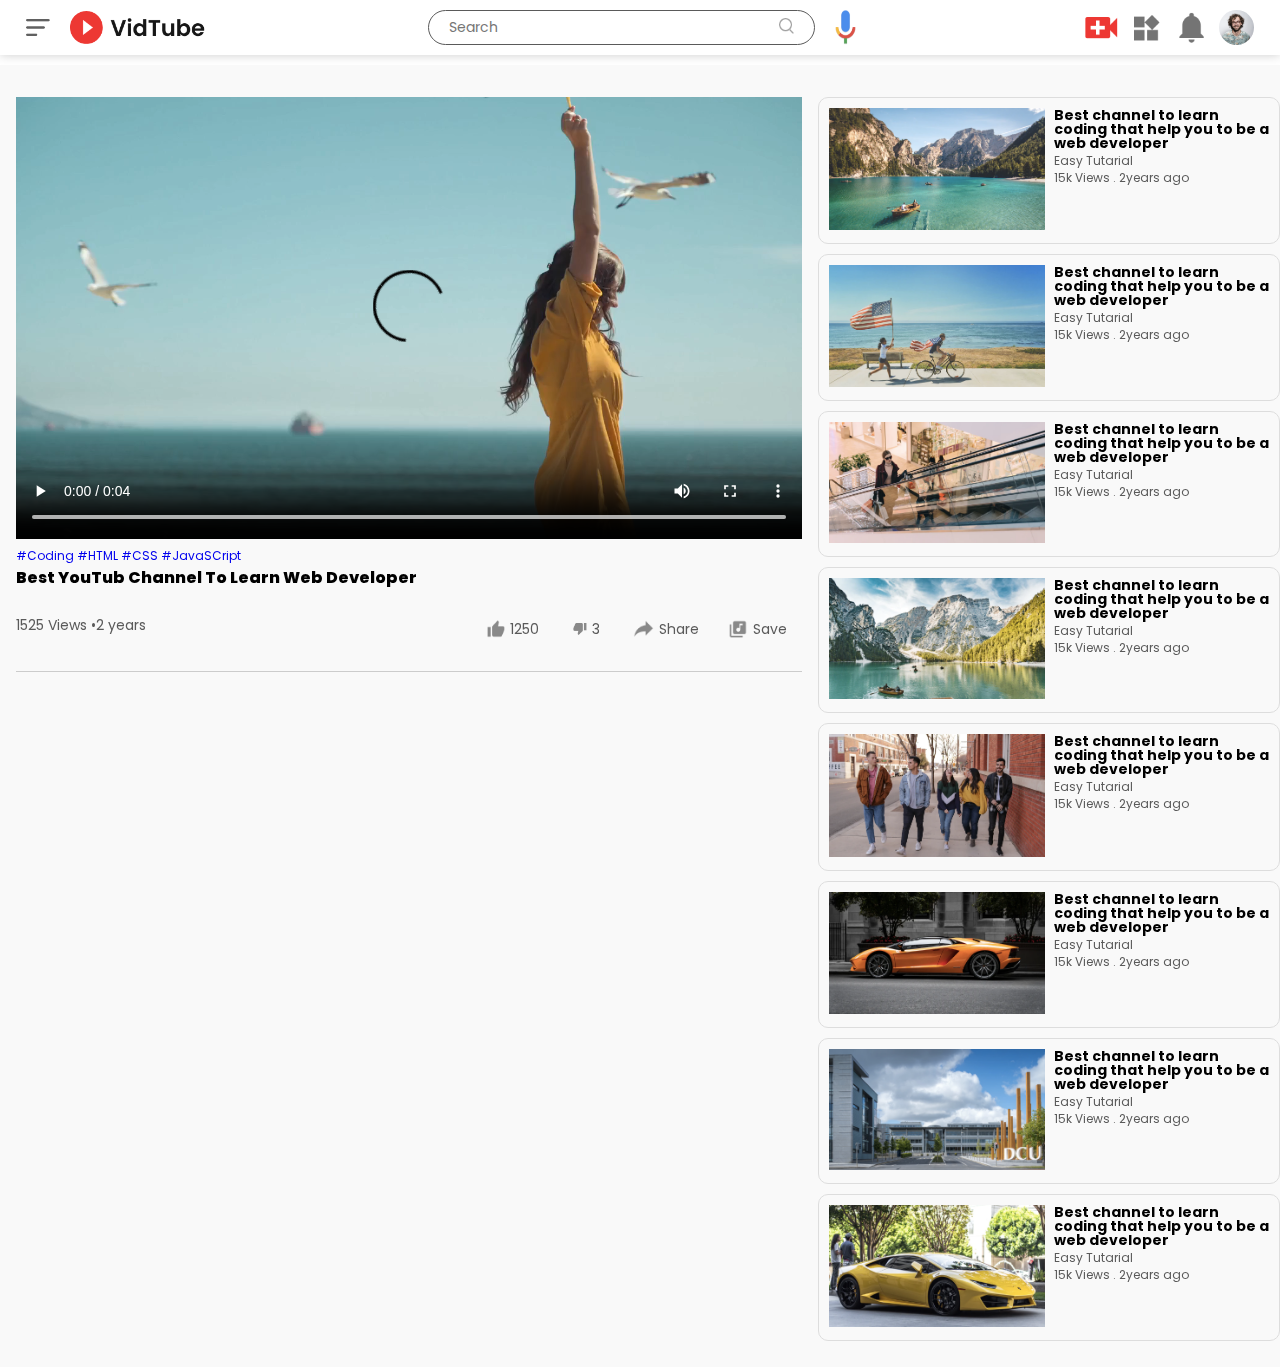
==== Video_Page/video.html @ d2550db4 "video_page files and chaing in assets files" ====
<!DOCTYPE html>
<html lang="en">
  <head>
    <meta charset="UTF-8" />
    <meta name="viewport" content="width=device-width, initial-scale=1.0" />
    <title>Video page</title>
    <link rel="stylesheet" href="../assets//style/style.css" />
  </head>
  <body>
    <nav class="div_flex">
      <div class="left">
        <img
          src="../assets/images/menu.png"
          alt=""
          class="nav_menu"
          id="menu"
        />
        <img src="../assets/images/logo.png" alt="" class="nav_logo" />
      </div>
      <div class="middle">
        <div class="search_box">
          <input
            type="search"
            name="search"
            class="input_search"
            id="search"
            placeholder="Search"
            aria-label="search"
          />
          <a href="#"><img src="../assets/images/search.png" alt="" /></a>
        </div>
        <img
          src="../assets/images/voice-search.png"
          alt=""
          class="voice_search"
        />
      </div>
      <div class="right">
        <img src="../assets/images/upload.png" alt="" />
        <img src="../assets//images/more.png" alt="" />
        <img src="../assets//images/notification.png" alt="" />
        <img src="../assets//images/Jack.png" alt="" class="user_icon" />
      </div>
    </nav>

    <main class="play_container">
      <div class="row">
        <div class="video_play">
          <video autoplay controls>
            <source src="../assets/images/video.mp4" />
          </video>
          <div class="tags">
            <a href="#">#Coding</a>
            <a href="#">#HTML</a>
            <a href="#">#CSS</a>
            <a href="#">#JavaSCript</a>


          </div>
          <h3>Best YouTub Channel To Learn Web Developer</h3>
          <div class="play_video_info">
            <div class="views">
            
              <p>1525 Views &bull;</p>
              <p>2 years</p>

            </div>
            <div class="links">
              <p><img src="../assets/images/like.png" alt="">1250 </p>
              <p><img src="../assets/images/dislike.png" alt="">3</p>
              <p><img src="../assets/images/share.png" alt="">Share</p>
              <p><img src="../assets/images/save.png" alt="">Save</p>



            </div>
          </div>
          <hr>
        </div>
        <div class="card_list card_list_small">
          <div class="card">
            <div class="card_img">
              <a href="./video.html"
                ><img src="../assets/images/thumbnail1.png" alt=""
              /></a>
            </div>

            <div class="info">
              <a href="./Video_Page/video.html">
                <h4>
                  Best channel to learn coding that help you to be a web
                  developer
                </h4></a
              >

              <p>Easy Tutarial</p>
              <p>15k Views . 2years ago</p>
            </div>
          </div>
          <div class="card">
            <div class="card_img">
              <a href="./video.html"
                ><img src="../assets/images/thumbnail2.png" alt=""
              /></a>
            </div>

            <div class="info">
              <a href="./Video_Page/video.html">
                <h4>
                  Best channel to learn coding that help you to be a web
                  developer
                </h4></a
              >

              <p>Easy Tutarial</p>
              <p>15k Views . 2years ago</p>
            </div>
          </div>
          <div class="card">
            <div class="card_img">
              <a href="./video.html"
                ><img src="../assets/images/thumbnail3.png" alt=""
              /></a>
            </div>

            <div class="info">
              <a href="./Video_Page/video.html">
                <h4>
                  Best channel to learn coding that help you to be a web
                  developer
                </h4></a
              >

              <p>Easy Tutarial</p>
              <p>15k Views . 2years ago</p>
            </div>
          </div>
          <div class="card">
            <div class="card_img">
              <a href="./video.html"
                ><img src="../assets/images/thumbnail4.png" alt=""
              /></a>
            </div>

            <div class="info">
              <a href="./Video_Page/video.html">
                <h4>
                  Best channel to learn coding that help you to be a web
                  developer
                </h4></a
              >

              <p>Easy Tutarial</p>
              <p>15k Views . 2years ago</p>
            </div>
          </div>
          <div class="card">
            <div class="card_img">
              <a href="./video.html"
                ><img src="../assets/images/thumbnail5.png" alt=""
              /></a>
            </div>

            <div class="info">
              <a href="./Video_Page/video.html">
                <h4>
                  Best channel to learn coding that help you to be a web
                  developer
                </h4></a
              >

              <p>Easy Tutarial</p>
              <p>15k Views . 2years ago</p>
            </div>
          </div>
          <div class="card">
            <div class="card_img">
              <a href="./video.html"
                ><img src="../assets/images/thumbnail6.png" alt=""
              /></a>
            </div>

            <div class="info">
              <a href="./Video_Page/video.html">
                <h4>
                  Best channel to learn coding that help you to be a web
                  developer
                </h4></a
              >

              <p>Easy Tutarial</p>
              <p>15k Views . 2years ago</p>
            </div>
          </div>
          <div class="card">
            <div class="card_img">
              <a href="./video.html"
                ><img src="../assets/images/thumbnail7.png" alt=""
              /></a>
            </div>

            <div class="info">
              <a href="./Video_Page/video.html">
                <h4>
                  Best channel to learn coding that help you to be a web
                  developer
                </h4></a
              >

              <p>Easy Tutarial</p>
              <p>15k Views . 2years ago</p>
            </div>
          </div>
          <div class="card">
            <div class="card_img">
              <a href="./video.html"
                ><img src="../assets/images/thumbnail8.png" alt=""
              /></a>
            </div>

            <div class="info">
              <a href="./Video_Page/video.html">
                <h4>
                  Best channel to learn coding that help you to be a web
                  developer
                </h4></a
              >

              <p>Easy Tutarial</p>
              <p>15k Views . 2years ago</p>
            </div>
          </div>
         
        </div>
      </div>
    </main>

    <script src="../assets/js/script.js"></script>
  </body>
</html>
---- assets/style/style.css ----
@import './reset.css';

@import url('https://fonts.googleapis.com/css2?family=Poppins:ital,wght@0,400;0,500;0,700;0,800;1,200&display=swap');


:root {
    --color-gary-2: #5a5a5a;
    --color-gray-1: #ccc;
    --main--background: #f9f9f9;
    --color-black: #000;
    --box-shadow: 0 0 10px rgba(0, 0, 0, 0.2);

}

* {
    font-family: 'Poppins', sans-serif;
    box-sizing: border-box;
    padding: 0;
    margin: 0;
}

a {
    text-decoration: none;
    /* color: var(--color-gary-2); */
}
hr{
    border: 0;
    height: 1px;
    margin-top: 10px 0;
    background-color: var(--color-gray-1);
}




.div_flex {
    display: flex;
    align-items: center;
}

nav {
    padding: 10px 2%;
    justify-content: space-between;
    background-color: #fff;
    position: sticky;
    top: 0;
    box-shadow: var(--box-shadow);
    z-index: 10;
}

nav .right {
    display: flex;
    justify-content: end;
}

nav .right img {

    width: 35px;
    margin-top: 20px;
    text-align: end;
    margin: 0 5px;


}

nav .right .user_icon {
    width: 35px;
    border-radius: 50%;
    margin-right: 0;

}

nav .middle {
    display: flex;
    justify-content: center;
    width: 35%;
    margin: 0 auto;
}

nav .middle .search_box {
    width: 90%;
    border: 1px solid var(--color-gary-2);
    border-radius: 30px;
    padding: 6px 4px;
    display: flex;
    justify-content: center;
    align-items: center;


}

nav .middle .search_box .input_search {
    outline: 0;
    border: 0;
    width: 85%;
    font-size: 14px;
    margin-right: 10px;
}

nav .middle .search_box a img {
    width: 15px;
}

nav .middle .voice_search {
    width: 21px;
    margin-left: 20px;
}

nav .left {
    display: flex;
    align-items: center;
}

nav .left .nav_menu {
    width: 1.5rem;
    cursor: pointer;

}

nav .left .nav_logo {
    width: 135px;
    margin-left: 20px;
}

/* container */

.container {
    display: grid;
    grid-template-columns: 15% 85%;
    height: 100vh;
}

.small_container {
    grid-template-columns: 5% 93%;
}

/* side bar*/


.container aside {
    background-color: #f4f4f4;
    /* position: fixed; */

    margin-top: 1rem;
    padding-left: 2rem;
    height: 100%;
    transition: all 300ms 300s ease-in-out;

}

.container aside .shortcut_link {
    border-bottom: 1px solid var(--color-gray-1);
}

.container aside .shortcut_link ul li a {
    display: flex;
    gap: 2rem;
    align-items: center;
    margin-bottom: 1.5rem;
    width: fit-content;
    flex-wrap: wrap;

}

.container aside .shortcut_link ul li a:hover {
    color: red;
}

.container aside .shortcut_link ul li a img {
    width: 1.2rem;
}

.container aside .shortcut_link ul li a p {
    font-size: 1rem;
}

/* Subscribed */

.container .subscribed_list {
    display: flex;
    justify-content: center;

    flex-direction: column;
    flex-wrap: wrap;
}

.container .subscribed_list h2 {
    font-size: 0.7rem;
    text-align: right;
    font-weight: 700;
    text-transform: uppercase;
    margin: 0.8rem 0;
    margin-right: 3rem;

}

.container .subscribed_list a {
    display: flex;
    align-items: center;
    width: fit-content;
    flex-wrap: wrap;
    margin-bottom: 1rem;

}

.container .subscribed_list a img {
    width: 25px;
    border-radius: 50%;
    margin-right: 1rem;
}

/* small */
.small_aside {
    width: 100%;

}

.small_aside p {
    display: none;
}

.small_aside h2 {
    display: none;
}

.small_aside .shortcut_link {
    margin-bottom: 11px;
    width: 2rem;
}

/* ----------main---------- */

main {
    background-color: var(--main--background);
    padding: 2rem 1rem;
    margin-top: 10px;


}

main .banner {
    width: 100%;

}

main .banner img {
    width: 100%;
    border-radius: 10px;
}

main .card_list {
    display: grid;
    grid-template-columns: repeat(auto-fit, minmax(260px, 1fr));
    gap: 20px;
    margin-top: 1rem;
}

main .card {
    border: 1px solid #ddd;
    padding: 10px;
    border-radius: 10px;
}

main .card .card_img img {
    width: 100%;
    height: auto;
}

main .card .card_user {
    display: flex;
    margin: 15px 0;
    gap: 10px;

    justify-content: space-between;

}

main .card .card_user .card_user_img {
    width: 5rem;
}

main .card .card_user img {
    width: 100%;

    margin-right: 30px;
    border-radius: 50%;
}

main .card .info h4 {
    font-size: 14px;
    font-weight: 700;
    color: var(--color-black);
    line-height: 1;
    display: block;


}

main .card .info p {
    font-size: 12px;
    margin-top: 5px;
    color: var(--color-gary-2);

}

/* ========video page ========*/
.play_container {
    background-color: var(--main--background);
    padding: 1rem 0 1rem 1rem;
    margin-top: 10px;


}

.play_container .row {
    display: flex;
    justify-content: space-between;
    gap: 1rem;

}

.play_container .row .video_play {
    flex-basis: 63%;
    margin-top: 1rem;
}

.play_container .row .video_play video {
    width: 100%;
}

.play_container .row .video_play .tags {
    margin: 0.5rem 0;
    font-size: 12px;
}

.play_container .row h3 {
    font-weight: 800;
}
.play_container .row .play_video_info{
    display: flex;
    justify-content: space-between;
    margin: 2rem 0;
    font-size: 14px;
    color: var(--color-gary-2);

}
.play_container .row .play_video_info .views{
    display: flex;
}
.play_container .row .play_video_info .links{
    display: flex;
    justify-content: flex-end;
   text-align: center;

}
.play_container .row .play_video_info .links p{
    display: flex;
    justify-content: center;
    align-items: center;
}
.play_container .row .play_video_info .links img{
    width: 22%;
    margin-right: 5px;
}

.play_container .row .card_list_small {
    flex-basis: 37%;
    grid-template-columns: 1fr;
    gap: 0;
}

.play_container .row .card_list_small .card {
    display: flex;
    margin-bottom: 10px;
    gap: 0.5rem;
    justify-content: space-between;
}

.play_container .row .card_list_small .card_img {
    flex-basis: 49%;
}

.play_container .row .card_list_small .info {
    flex-basis: 49%;
}

/* media query */

@media screen and (max-width:1100px) {

    aside .shortcut_link ul li p,
    .subscribed_list a p {
        display: none;
    }

    .container {
        grid-template-columns: 11% 88%;
    }
}

@media screen and (max-width:952px) {
    aside {
        display: none;
    }

    .container {
        grid-template-columns: 1fr;
    }

    .nav_menu {
        display: none;
    }
}

@media screen and (max-width:590px) {
    .div_flex .left img {
        width: 95px;
    }

    nav .right img,
    nav .middle .voice_search {
        display: none;
    }

    nav .right .user_icon {
        display: block;
        width: 30px;
    }

    nav .middle {
        width: 71%;
    }
}
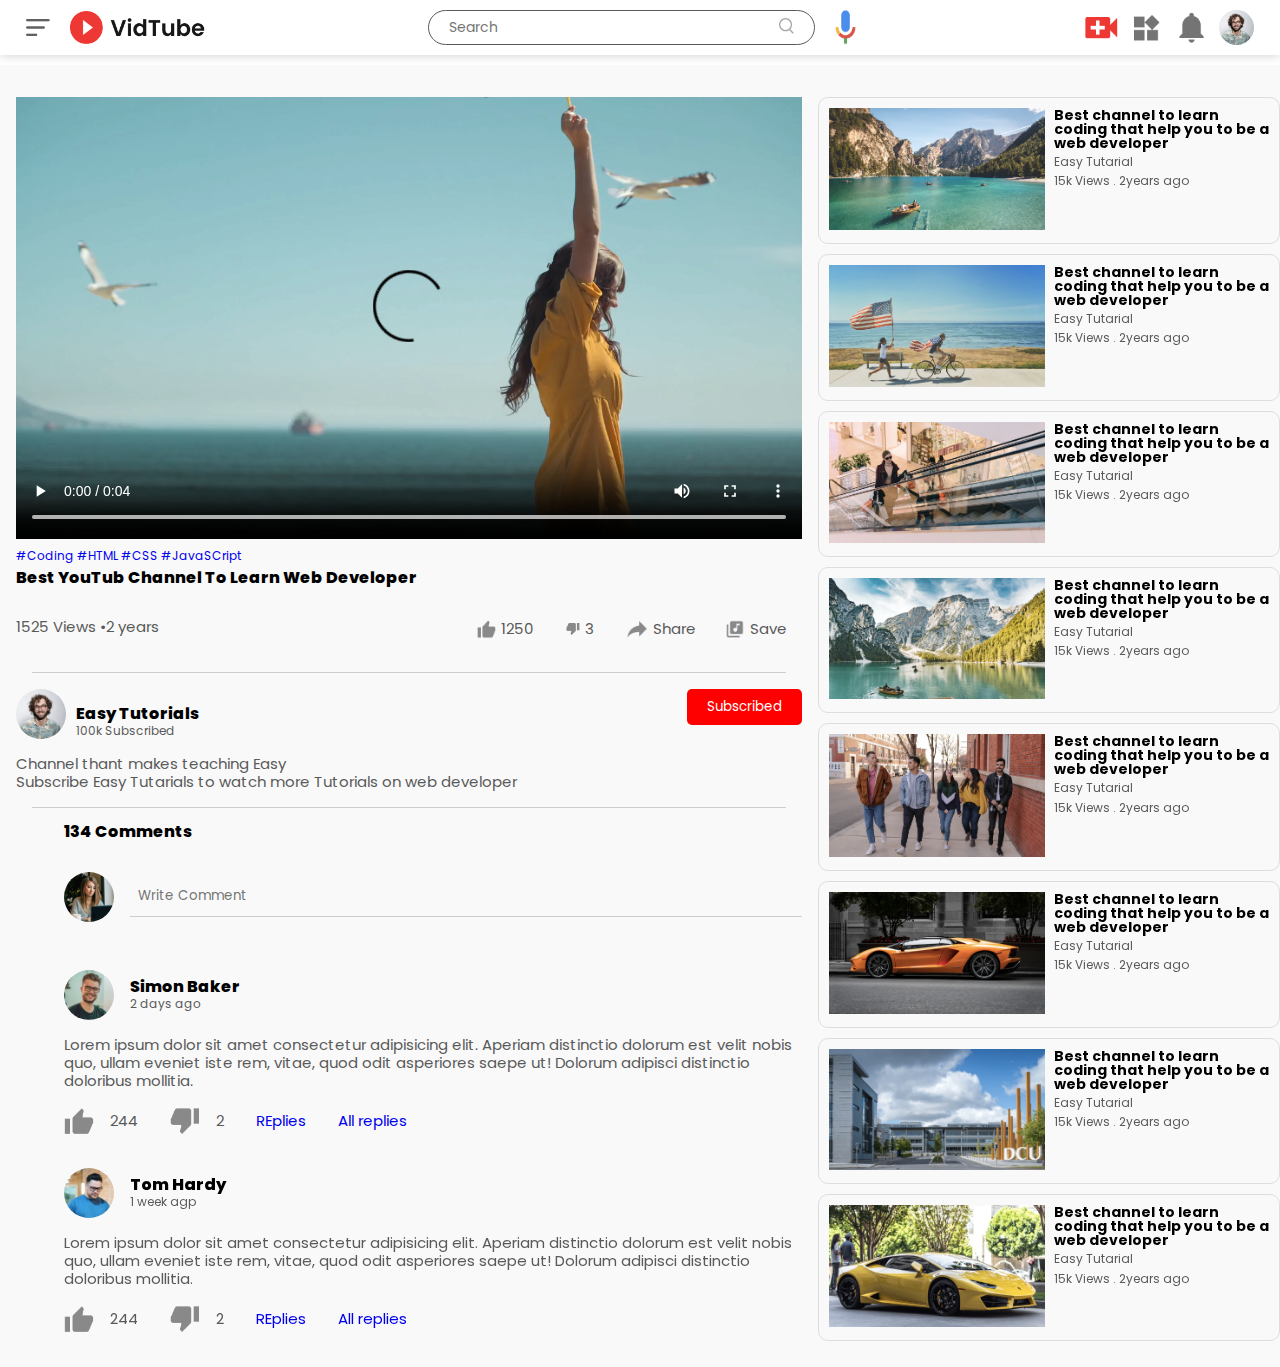
==== commit 0e8d51ad: "add comment_section and responsive vide_page" ====
--- a/Video_Page/video.html
+++ b/Video_Page/video.html
@@ -54,28 +54,103 @@
             <a href="#">#HTML</a>
             <a href="#">#CSS</a>
             <a href="#">#JavaSCript</a>
-
-
           </div>
           <h3>Best YouTub Channel To Learn Web Developer</h3>
           <div class="play_video_info">
             <div class="views">
-            
               <p>1525 Views &bull;</p>
               <p>2 years</p>
-
             </div>
             <div class="links">
-              <p><img src="../assets/images/like.png" alt="">1250 </p>
-              <p><img src="../assets/images/dislike.png" alt="">3</p>
-              <p><img src="../assets/images/share.png" alt="">Share</p>
-              <p><img src="../assets/images/save.png" alt="">Save</p>
-
-
-
-            </div>
-          </div>
-          <hr>
+              <p><img src="../assets/images/like.png" alt="" />1250</p>
+              <p><img src="../assets/images/dislike.png" alt="" />3</p>
+              <p><img src="../assets/images/share.png" alt="" />Share</p>
+              <p><img src="../assets/images/save.png" alt="" />Save</p>
+            </div>
+          </div>
+          <hr />
+
+          <div class="publisher">
+            <div>
+              <div class="publisher_info">
+                <img src="../assets/images/Jack.png" alt="" />
+                <div>
+                  <h2>Easy Tutorials</h2>
+
+                  <small class="text_muted">100k Subscribed</small>
+                </div>
+              </div>
+              <p>
+                Channel thant makes teaching Easy <br />
+                Subscribe Easy Tutarials to watch more Tutorials on web
+                developer
+              </p>
+            </div>
+            <button>Subscribed</button>
+          </div>
+          <hr />
+
+          <div class="comment_section">
+            <h2>134 Comments</h2>
+            <div class="comment_input">
+              <img src="../assets/images/cameron.png" alt="" />
+              <input
+                type="text"
+                name="comment_section"
+                aria-label="Comment_input"
+                placeholder="Write Comment"
+              />
+            </div>
+            <div class="add_comment">
+              <div class="comment">
+                <div class="comment_info">
+                  <img src="../assets/images/simon.png" alt="" />
+                  <div>
+                    <h2>Simon Baker</h2>
+                    <small class="text_muted">2 days ago</small>
+                  </div>
+                </div>
+                <p>
+                  Lorem ipsum dolor sit amet consectetur adipisicing elit.
+                  Aperiam distinctio dolorum est velit nobis quo, ullam eveniet
+                  iste rem, vitae, quod odit asperiores saepe ut! Dolorum
+                  adipisci distinctio doloribus mollitia.
+                </p>
+                <div class="links">
+                  <p
+                    ><img src="../assets/images/like.png" alt="" />244</
+                  >
+                  <p
+                    ><img src="../assets/images/dislike.png" alt="" />2</
+                  >
+                  <p><a href="#">REplies</a></p>
+                  <p><a href="#">All replies</a></p>
+                </div>
+              </div>
+            
+              <div class="comment">
+                <div class="comment_info">
+                  <img src="../assets/images/tom.png" alt="" />
+                  <div>
+                    <h2>Tom Hardy</h2>
+                    <small class="text_muted"> 1 week agp</small>
+                  </div>
+                </div>
+                <p>
+                  Lorem ipsum dolor sit amet consectetur adipisicing elit.
+                  Aperiam distinctio dolorum est velit nobis quo, ullam eveniet
+                  iste rem, vitae, quod odit asperiores saepe ut! Dolorum
+                  adipisci distinctio doloribus mollitia.
+                </p>
+                <div class="links">
+                  <p><img src="../assets/images/like.png" alt="" />244</p>
+                  <p><img src="../assets/images/dislike.png" alt="" />2</p>
+                  <p><a href="#">REplies</a></p>
+                  <p><a href="#">All replies</a></p>
+                </div>
+              </div>
+            </div>
+          </div>
         </div>
         <div class="card_list card_list_small">
           <div class="card">
@@ -230,7 +305,6 @@
               <p>15k Views . 2years ago</p>
             </div>
           </div>
-         
         </div>
       </div>
     </main>
--- a/assets/style/style.css
+++ b/assets/style/style.css
@@ -23,13 +23,25 @@
     text-decoration: none;
     /* color: var(--color-gary-2); */
 }
-hr{
+
+hr {
     border: 0;
     height: 1px;
     margin-top: 10px 0;
     background-color: var(--color-gray-1);
-}
-
+    margin: 1rem;
+}
+
+p {
+    color: var(--color-gary-2);
+    font-size: 15px;
+    line-height: 1.2;
+}
+
+small {
+    color: var(--color-gary-2);
+    font-size: 12px;
+}
 
 
 
@@ -336,7 +348,8 @@
 .play_container .row h3 {
     font-weight: 800;
 }
-.play_container .row .play_video_info{
+
+.play_container .row .play_video_info {
     display: flex;
     justify-content: space-between;
     margin: 2rem 0;
@@ -344,21 +357,25 @@
     color: var(--color-gary-2);
 
 }
-.play_container .row .play_video_info .views{
-    display: flex;
-}
-.play_container .row .play_video_info .links{
+
+.play_container .row .play_video_info .views {
+    display: flex;
+}
+
+.play_container .row .play_video_info .links {
     display: flex;
     justify-content: flex-end;
-   text-align: center;
-
-}
-.play_container .row .play_video_info .links p{
+    text-align: center;
+
+}
+
+.play_container .row .play_video_info .links p {
     display: flex;
     justify-content: center;
     align-items: center;
 }
-.play_container .row .play_video_info .links img{
+
+.play_container .row .play_video_info .links img {
     width: 22%;
     margin-right: 5px;
 }
@@ -384,6 +401,120 @@
     flex-basis: 49%;
 }
 
+.publisher {
+    display: flex;
+    align-items: flex-start;
+    justify-content: space-between;
+
+}
+
+.publisher div .publisher_info {
+    display: flex;
+    justify-content: flex-start;
+    align-items: center;
+}
+
+.publisher div .publisher_info img {
+    width: 50px;
+    border-radius: 50%;
+    margin: 0 10px 1rem 0;
+}
+
+.publisher div .publisher_info div h2 {
+    font-weight: 800;
+}
+
+.publisher button {
+    color: white;
+    background-color: red;
+    border: 0;
+    border-radius: 5px;
+    padding: 8px 20px;
+}
+
+.comment_section {
+    margin-left: 3rem;
+}
+
+.comment_section>h2 {
+    font-weight: 800;
+    font-size: 1rem;
+    margin-bottom: 2rem;
+}
+
+.comment_section .comment_input {
+    display: flex;
+    justify-content: flex-start;
+    align-items: center;
+    gap: 1rem;
+    width: 100%;
+}
+
+.comment_section .comment_input img {
+    width: 50px;
+    border-radius: 50%;
+}
+
+.comment_section .comment_input input {
+    border: 0;
+    outline: 0;
+
+    border-bottom: 1px solid var(--color-gray-1);
+    width: 100%;
+    padding: 10px 8px;
+    background-color: var(--main--background);
+}
+
+.add_comment {
+    margin-top: 3rem;
+    display: flex;
+    flex-direction: column;
+    gap: 2rem;
+}
+
+.add_comment .comment {
+    display: flex;
+    flex-direction: column;
+}
+
+.add_comment .comment .comment_info {
+    display: flex;
+    align-items: center;
+    gap: 1rem;
+    margin-bottom: 1rem;
+}
+
+.add_comment .comment .comment_info img {
+    width: 50px;
+    border-radius: 50%;
+}
+
+.add_comment .comment .comment_info h2 {
+    font-weight: 800;
+
+}
+
+.add_comment .comment .links {
+    display: flex;
+    justify-content: flex-start;
+    align-items: center;
+    gap: 2rem;
+    margin-top: 1rem;
+}
+
+.add_comment .comment .links p {
+    display: flex;
+    justify-content: center;
+    align-items: center;
+    gap: 1rem;
+
+}
+
+.add_comment .comment .links p img {
+    width: 30px;
+}
+
+
 /* media query */
 
 @media screen and (max-width:1100px) {
@@ -410,6 +541,11 @@
     .nav_menu {
         display: none;
     }
+    .play_container .row{
+        display: grid;
+        grid-template-columns: 1fr;
+        gap: 2rem;
+    }
 }
 
 @media screen and (max-width:590px) {
@@ -430,4 +566,7 @@
     nav .middle {
         width: 71%;
     }
+    .play_video_info{
+        flex-direction: column;
+    }
 }